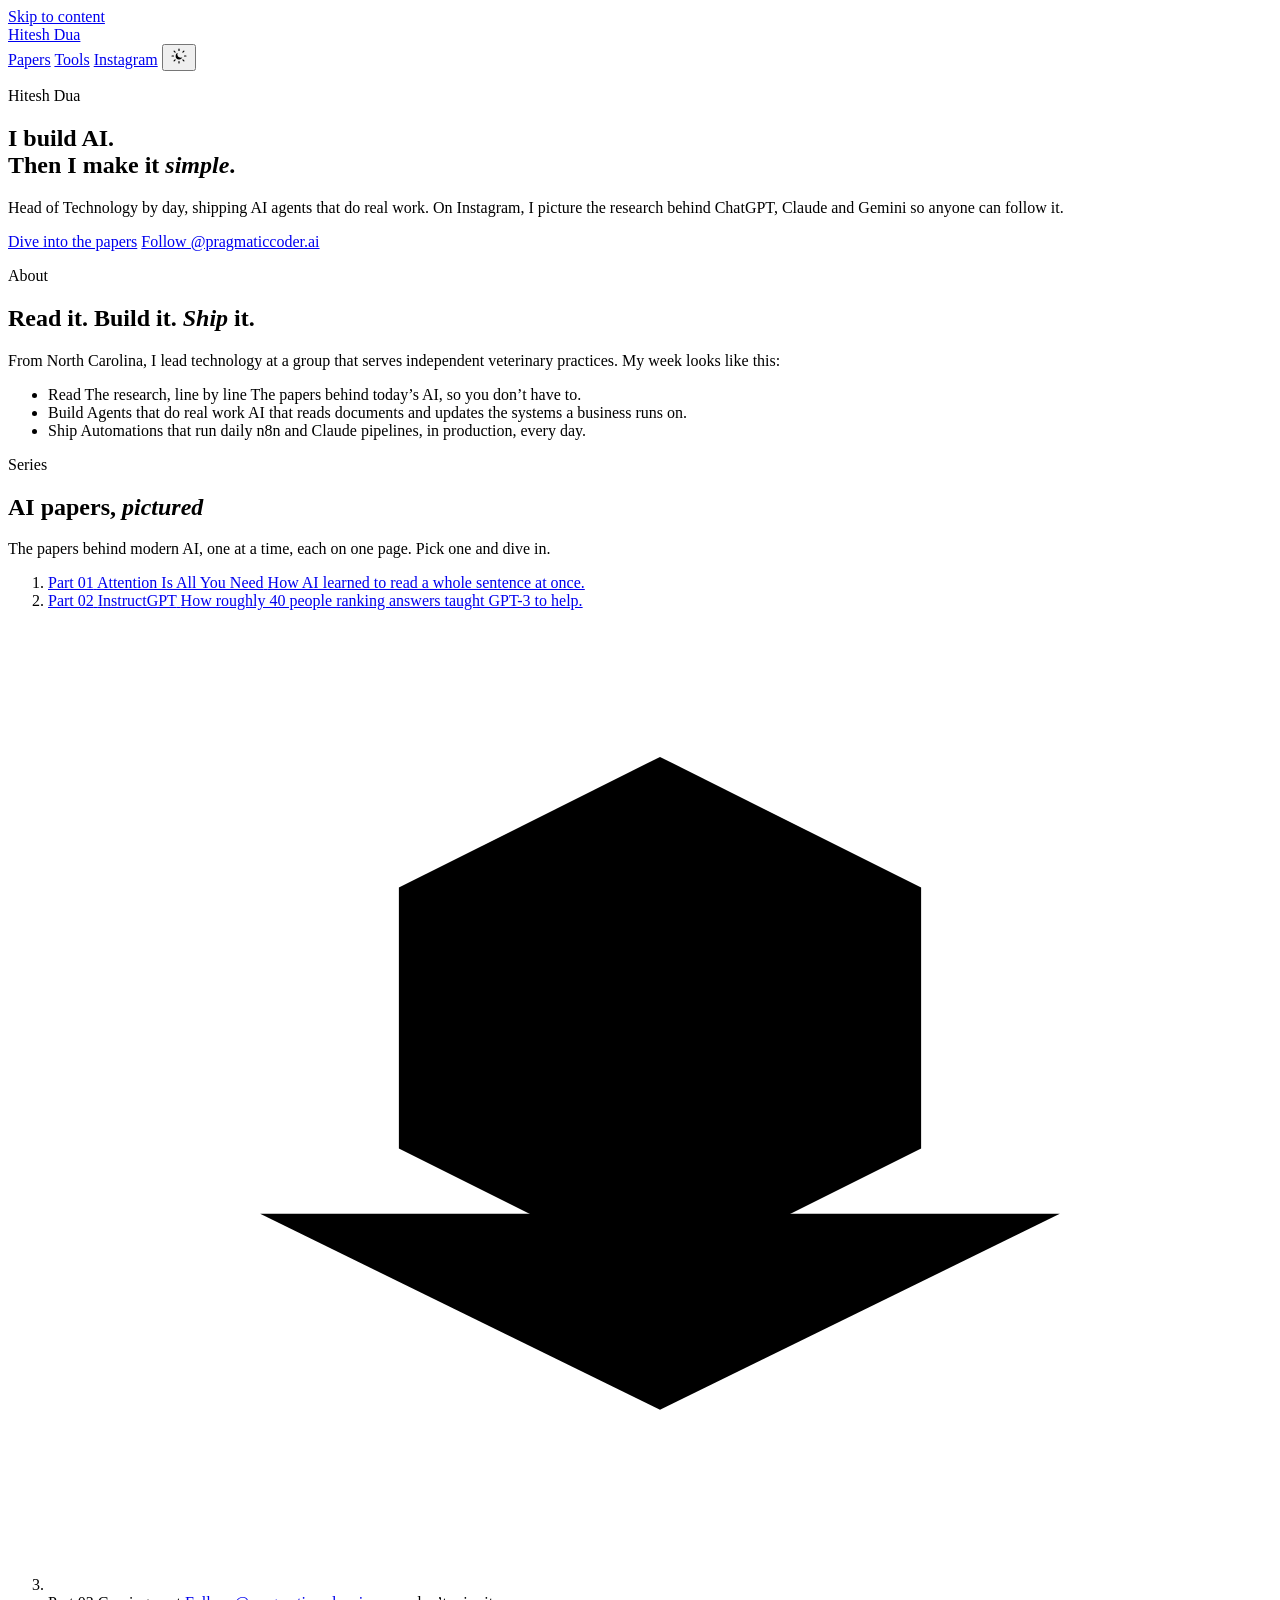
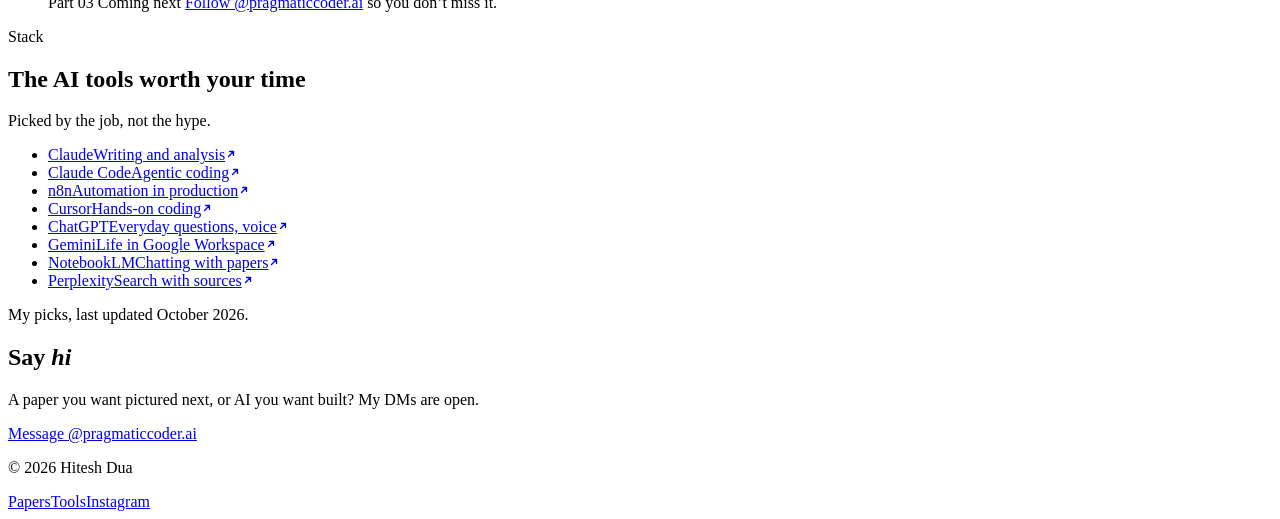
==== index.html @ 56d518d7 "The built site: pages Co-Authored-By: Claude Opus 5.5 <noreply@anthropic.com> Claude-Session: https" ====
<!doctype html>
<html lang="en">
<head>
<meta charset="utf-8">
<script>(function(){var d=document.documentElement,t;try{t=localStorage.getItem('hd-theme')}catch(e){}if(t!=='light'&&t!=='dark')t=window.matchMedia&&matchMedia('(prefers-color-scheme: dark)').matches?'dark':'light';d.setAttribute('data-theme',t);d.className+=' hd-js'})()</script>
<meta name="viewport" content="width=device-width, initial-scale=1, viewport-fit=cover">
<title>Hitesh Dua: I build AI. Then I make it simple.</title>
<meta name="description" content="Hitesh Dua builds AI agents and automation that run in production, and explains the research behind ChatGPT, Claude and Gemini in pictures. Home of AI papers, pictured.">
<link rel="canonical" href="https://hiteshdua.com/">
<meta name="author" content="Hitesh Dua">
<meta name="color-scheme" content="light dark">
<meta name="theme-color" content="#ffffff" media="(prefers-color-scheme: light)">
<meta name="theme-color" content="#08090a" media="(prefers-color-scheme: dark)">
<link rel="icon" href="/assets/favicon.svg" type="image/svg+xml">
<link rel="icon" href="/assets/favicon-32.png" sizes="32x32" type="image/png">
<link rel="apple-touch-icon" href="/assets/apple-touch-icon.png">
<link rel="preload" href="/assets/geist-latin.woff2" as="font" type="font/woff2" crossorigin>
<link rel="stylesheet" href="/assets/site.css?v=ab0dbf3c17">
<link rel="modulepreload" href="/assets/hairline.js">
<meta property="og:type" content="website">
<meta property="og:site_name" content="Hitesh Dua">
<meta property="og:title" content="Hitesh Dua">
<meta property="og:description" content="Hitesh Dua builds AI agents and automation that run in production, and explains the research behind ChatGPT, Claude and Gemini in pictures. Home of AI papers, pictured.">
<meta property="og:url" content="https://hiteshdua.com/">
<meta property="og:image" content="https://hiteshdua.com/assets/og-home.png">
<meta property="og:image:width" content="1200">
<meta property="og:image:height" content="630">
<meta property="og:image:alt" content="Hitesh Dua">
<meta name="twitter:card" content="summary_large_image">
<script type="application/ld+json">{"@context":"https://schema.org","@type":"Person","name":"Hitesh Dua","url":"https://hiteshdua.com/","jobTitle":"Head of Technology","knowsAbout":["AI agents","Workflow automation","Large language models","Salesforce architecture"],"sameAs":["https://www.instagram.com/pragmaticcoder.ai/"]}</script>
</head>
<body class="hd">
<a class="hd-skip hd-chrome" href="#main">Skip to content</a>
<header class="hd-chrome hd-top">
  <a class="hd-name" href="/">Hitesh Dua</a>
  <nav aria-label="Site">
    <a class="hd-link" href="/papers/">Papers</a>
    <a class="hd-link" href="/#tools">Tools</a>
    <a class="hd-link" href="https://www.instagram.com/pragmaticcoder.ai/" rel="me">Instagram</a>
    <button class="hd-theme" type="button" aria-label="Dark theme" aria-pressed="false" title="Switch to dark">
      <svg viewBox="0 0 24 24" width="18" height="18" aria-hidden="true" focusable="false">
        <mask id="hd-cut"><rect width="24" height="24" fill="#fff"/><circle class="hd-cut" cx="14.3" cy="9.8" r="4.4" fill="#000"/></mask>
        <circle class="hd-orb" cx="12" cy="12" r="4.5" fill="currentColor" mask="url(#hd-cut)"/>
        <path class="hd-rays" d="M12 2.75v1.9M12 19.35v1.9M2.75 12h1.9M19.35 12h1.9M5.46 5.46l1.34 1.34M17.2 17.2l1.34 1.34M5.46 18.54l1.34-1.34M17.2 6.8l1.34-1.34" fill="none" stroke="currentColor" stroke-width="1.6" stroke-linecap="round"/>
      </svg>
    </button>
  </nav>
</header>
<main id="main">
  <section class="hd-wrap hd-hero is-home hd-rise" aria-labelledby="hd-hello">
    <p class="hd-label" style="--i:0">Hitesh Dua</p>
    <h1 class="hd-title is-xl" id="hd-hello" style="--i:1">I build AI.<br>Then I make it <em>simple</em>.</h1>
    <p class="hd-sub" style="--i:2">Head of Technology by day, shipping AI agents that do real work. On Instagram, I picture the research behind ChatGPT, Claude and Gemini so anyone can follow it.</p>
    <div class="hd-actions" style="--i:3">
      <a class="hd-btn is-primary" href="/papers/">Dive into the papers</a>
      <a class="hd-btn" href="https://www.instagram.com/pragmaticcoder.ai/" rel="me">Follow @pragmaticcoder.ai</a>
    </div>
  </section>
  <div class="hd-stage hd-rise"><div style="--i:4"><div class="hd-fig" data-figure="terrain" data-play data-intensity="0.85" aria-label="A field of eighty-one pillars on a plinth; they rise in a wave around the pointer"></div></div></div>

  <section class="hd-wrap hd-sec" id="about" aria-labelledby="hd-about">
    <div class="hd-sec-head hd-reveal">
      <p class="hd-label">About</p>
      <h2 class="hd-h2" id="hd-about">Read it. Build it. <em>Ship</em> it.</h2>
      <p class="hd-lede">From North Carolina, I lead technology at a group that serves independent veterinary practices. My week looks like this:</p>
    </div>
    <ul class="hd-tiles">
      <li class="hd-reveal" style="--d:0"><div class="hd-tilecard">
        <span class="hd-tilestage"><div class="hd-fig" data-figure="loupe" data-play aria-label="A loupe on a stand; the fine lines of a sheet pass enlarged under the glass"></div></span>
        <span class="hd-tilefoot">
          <span class="hd-label">Read</span>
          <span class="hd-tilename">The research, line by line</span>
          <span class="hd-tiletext">The papers behind today’s AI, so you don’t have to.</span>
        </span>
      </div></li>
      <li class="hd-reveal" style="--d:1"><div class="hd-tilecard">
        <span class="hd-tilestage"><div class="hd-fig" data-figure="laptop" data-play aria-label="A thin laptop whose lid opens with the pointer&#39;s height"></div></span>
        <span class="hd-tilefoot">
          <span class="hd-label">Build</span>
          <span class="hd-tilename">Agents that do real work</span>
          <span class="hd-tiletext">AI that reads documents and updates the systems a business runs on.</span>
        </span>
      </div></li>
      <li class="hd-reveal" style="--d:2"><div class="hd-tilecard">
        <span class="hd-tilestage"><div class="hd-fig" data-figure="slow" data-play aria-label="Crates riding a belt through a gate; hovering slows the clock"></div></span>
        <span class="hd-tilefoot">
          <span class="hd-label">Ship</span>
          <span class="hd-tilename">Automations that run daily</span>
          <span class="hd-tiletext">n8n and Claude pipelines, in production, every day.</span>
        </span>
      </div></li>
    </ul>
  </section>

  <section class="hd-wrap hd-sec" id="papers" aria-labelledby="hd-papers">
    <div class="hd-sec-head hd-reveal">
      <p class="hd-label">Series</p>
      <h2 class="hd-h2" id="hd-papers">AI papers, <em>pictured</em></h2>
      <p class="hd-lede">The papers behind modern AI, one at a time, each on one page. Pick one and dive in.</p>
    </div>
    <ol class="hd-tiles">
      <li class="hd-reveal" style="--d:0"><a class="hd-tilecard" href="/papers/attention-is-all-you-need">
        <span class="hd-tilestage"><div class="hd-fig" data-figure="hub" data-play aria-label="A hub with eight tiles on dashed links; the tile under the pointer rises and its link turns solid, as a word leans on the words that matter"></div></span>
        <span class="hd-tilefoot">
          <span class="hd-label">Part 01</span>
          <span class="hd-tilename">Attention Is All You Need</span>
          <span class="hd-tiletext">How AI learned to read a whole sentence at once.</span>
        </span>
      </a></li>
      <li class="hd-reveal" style="--d:1"><a class="hd-tilecard" href="/papers/instructgpt">
        <span class="hd-tilestage"><div class="hd-fig" data-figure="sieve" data-play aria-label="Three test sieves stacked over a pan, one for each training step; the pointer lifts one clear of the stack"></div></span>
        <span class="hd-tilefoot">
          <span class="hd-label">Part 02</span>
          <span class="hd-tilename">InstructGPT</span>
          <span class="hd-tiletext">How roughly 40 people ranking answers taught GPT-3 to help.</span>
        </span>
      </a></li>
      <li class="hd-reveal" style="--d:2"><div class="hd-tilecard is-planned">
        <span class="hd-tilestage"><svg class="hd-ghost" viewBox="0 0 150 120" aria-hidden="true" focusable="false">
  <path d="M75,18 L107,34 L75,50 L43,34 Z"/><path class="dash" d="M43,34 V66 L75,82 L107,66 V34 M75,50 V82"/>
  <path d="M26,74 L75,98 L124,74"/></svg></span>
        <span class="hd-tilefoot">
          <span class="hd-label">Part 03</span>
          <span class="hd-tilename">Coming next</span>
          <span class="hd-tiletext"><a class="hd-more" href="https://www.instagram.com/pragmaticcoder.ai/" rel="me">Follow @pragmaticcoder.ai</a> so you don’t miss it.</span>
        </span>
      </div></li>
    </ol>
  </section>

  <section class="hd-wrap hd-sec" id="tools" aria-labelledby="hd-tools">
    <div class="hd-sec-head hd-reveal">
      <p class="hd-label">Stack</p>
      <h2 class="hd-h2" id="hd-tools">The AI tools worth your time</h2>
      <p class="hd-lede">Picked by the job, not the hype.</p>
    </div>
    <ul class="hd-stack">
      <li class="hd-reveal" style="--d:0"><a class="hd-stackitem" href="https://claude.ai"><span class="hd-tilename">Claude</span><span class="hd-tiletext">Writing and analysis</span><svg class="hd-arrow" viewBox="0 0 12 12" width="12" height="12" aria-hidden="true" focusable="false"><path d="M3.5 8.5l5-5M4.6 3.5h3.9v3.9" fill="none" stroke="currentColor" stroke-width="1.3" stroke-linecap="round" stroke-linejoin="round"/></svg></a></li>
      <li class="hd-reveal" style="--d:1"><a class="hd-stackitem" href="https://docs.claude.com/en/docs/claude-code/overview"><span class="hd-tilename">Claude Code</span><span class="hd-tiletext">Agentic coding</span><svg class="hd-arrow" viewBox="0 0 12 12" width="12" height="12" aria-hidden="true" focusable="false"><path d="M3.5 8.5l5-5M4.6 3.5h3.9v3.9" fill="none" stroke="currentColor" stroke-width="1.3" stroke-linecap="round" stroke-linejoin="round"/></svg></a></li>
      <li class="hd-reveal" style="--d:2"><a class="hd-stackitem" href="https://n8n.io"><span class="hd-tilename">n8n</span><span class="hd-tiletext">Automation in production</span><svg class="hd-arrow" viewBox="0 0 12 12" width="12" height="12" aria-hidden="true" focusable="false"><path d="M3.5 8.5l5-5M4.6 3.5h3.9v3.9" fill="none" stroke="currentColor" stroke-width="1.3" stroke-linecap="round" stroke-linejoin="round"/></svg></a></li>
      <li class="hd-reveal" style="--d:3"><a class="hd-stackitem" href="https://cursor.com"><span class="hd-tilename">Cursor</span><span class="hd-tiletext">Hands-on coding</span><svg class="hd-arrow" viewBox="0 0 12 12" width="12" height="12" aria-hidden="true" focusable="false"><path d="M3.5 8.5l5-5M4.6 3.5h3.9v3.9" fill="none" stroke="currentColor" stroke-width="1.3" stroke-linecap="round" stroke-linejoin="round"/></svg></a></li>
      <li class="hd-reveal" style="--d:0"><a class="hd-stackitem" href="https://chatgpt.com"><span class="hd-tilename">ChatGPT</span><span class="hd-tiletext">Everyday questions, voice</span><svg class="hd-arrow" viewBox="0 0 12 12" width="12" height="12" aria-hidden="true" focusable="false"><path d="M3.5 8.5l5-5M4.6 3.5h3.9v3.9" fill="none" stroke="currentColor" stroke-width="1.3" stroke-linecap="round" stroke-linejoin="round"/></svg></a></li>
      <li class="hd-reveal" style="--d:1"><a class="hd-stackitem" href="https://gemini.google.com"><span class="hd-tilename">Gemini</span><span class="hd-tiletext">Life in Google Workspace</span><svg class="hd-arrow" viewBox="0 0 12 12" width="12" height="12" aria-hidden="true" focusable="false"><path d="M3.5 8.5l5-5M4.6 3.5h3.9v3.9" fill="none" stroke="currentColor" stroke-width="1.3" stroke-linecap="round" stroke-linejoin="round"/></svg></a></li>
      <li class="hd-reveal" style="--d:2"><a class="hd-stackitem" href="https://notebooklm.google.com"><span class="hd-tilename">NotebookLM</span><span class="hd-tiletext">Chatting with papers</span><svg class="hd-arrow" viewBox="0 0 12 12" width="12" height="12" aria-hidden="true" focusable="false"><path d="M3.5 8.5l5-5M4.6 3.5h3.9v3.9" fill="none" stroke="currentColor" stroke-width="1.3" stroke-linecap="round" stroke-linejoin="round"/></svg></a></li>
      <li class="hd-reveal" style="--d:3"><a class="hd-stackitem" href="https://www.perplexity.ai"><span class="hd-tilename">Perplexity</span><span class="hd-tiletext">Search with sources</span><svg class="hd-arrow" viewBox="0 0 12 12" width="12" height="12" aria-hidden="true" focusable="false"><path d="M3.5 8.5l5-5M4.6 3.5h3.9v3.9" fill="none" stroke="currentColor" stroke-width="1.3" stroke-linecap="round" stroke-linejoin="round"/></svg></a></li>
    </ul>
    <p class="hd-note hd-reveal">My picks, last updated October 2026.</p>
  </section>

  <section class="hd-wrap hd-sec" id="hi" aria-labelledby="hd-hi">
    <div class="hd-hi hd-reveal">
      <div>
        <h2 class="hd-h2 is-lg" id="hd-hi">Say <em>hi</em></h2>
        <p class="hd-lede">A paper you want pictured next, or AI you want built? My DMs are open.</p>
        <div class="hd-actions"><a class="hd-btn is-primary" href="https://ig.me/m/pragmaticcoder.ai">Message @pragmaticcoder.ai</a></div>
      </div>
      <div class="hd-fig" data-figure="dish" data-play aria-label="A satellite dish on a gimbal that turns to follow the pointer"></div>
    </div>
  </section>
</main>
<footer class="hd-chrome hd-wrap"><div class="hd-foot">
  <p>© 2026 Hitesh Dua</p>
  <nav aria-label="Footer"><a href="/papers/">Papers</a><a href="/#tools">Tools</a><a href="https://www.instagram.com/pragmaticcoder.ai/" rel="me">Instagram</a></nav>
</div></footer>
<script type="module" src="/assets/site.js?v=6c9a8e691f704444bb9d"></script>
</body>
</html>
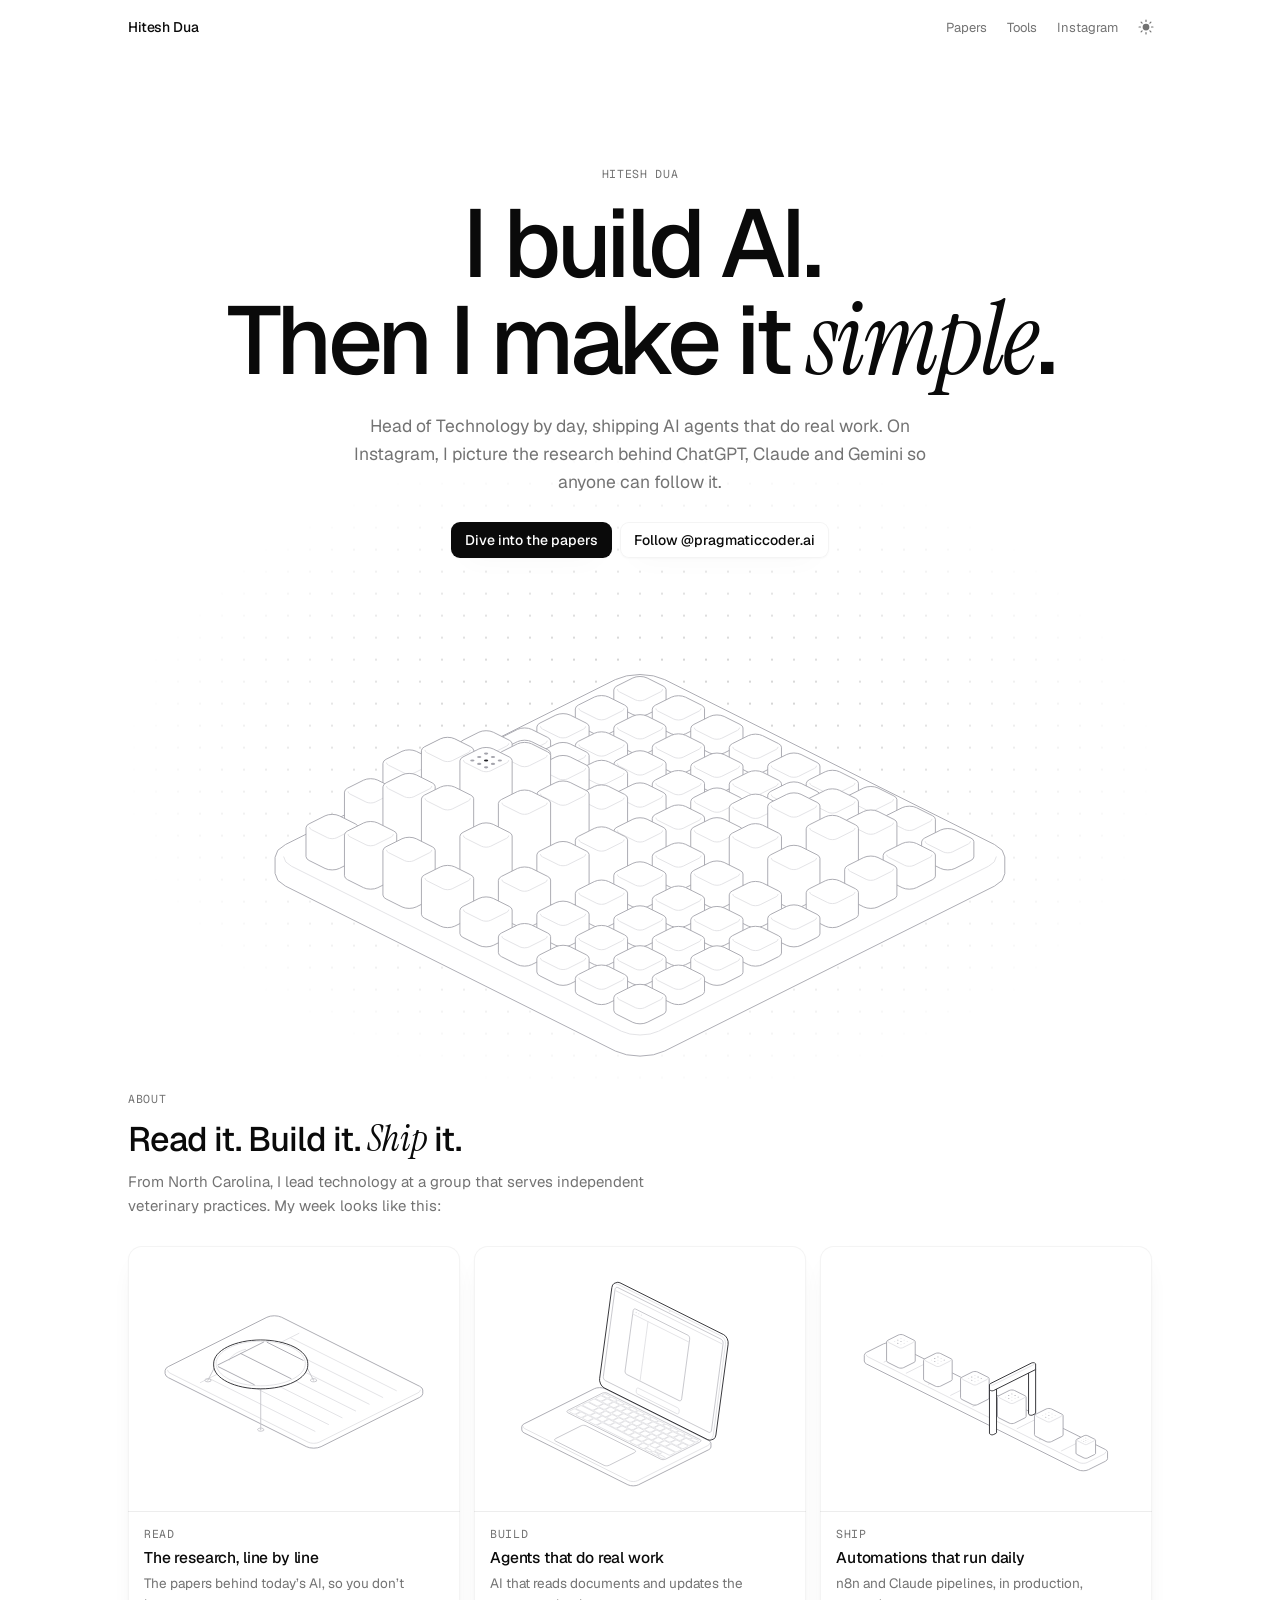
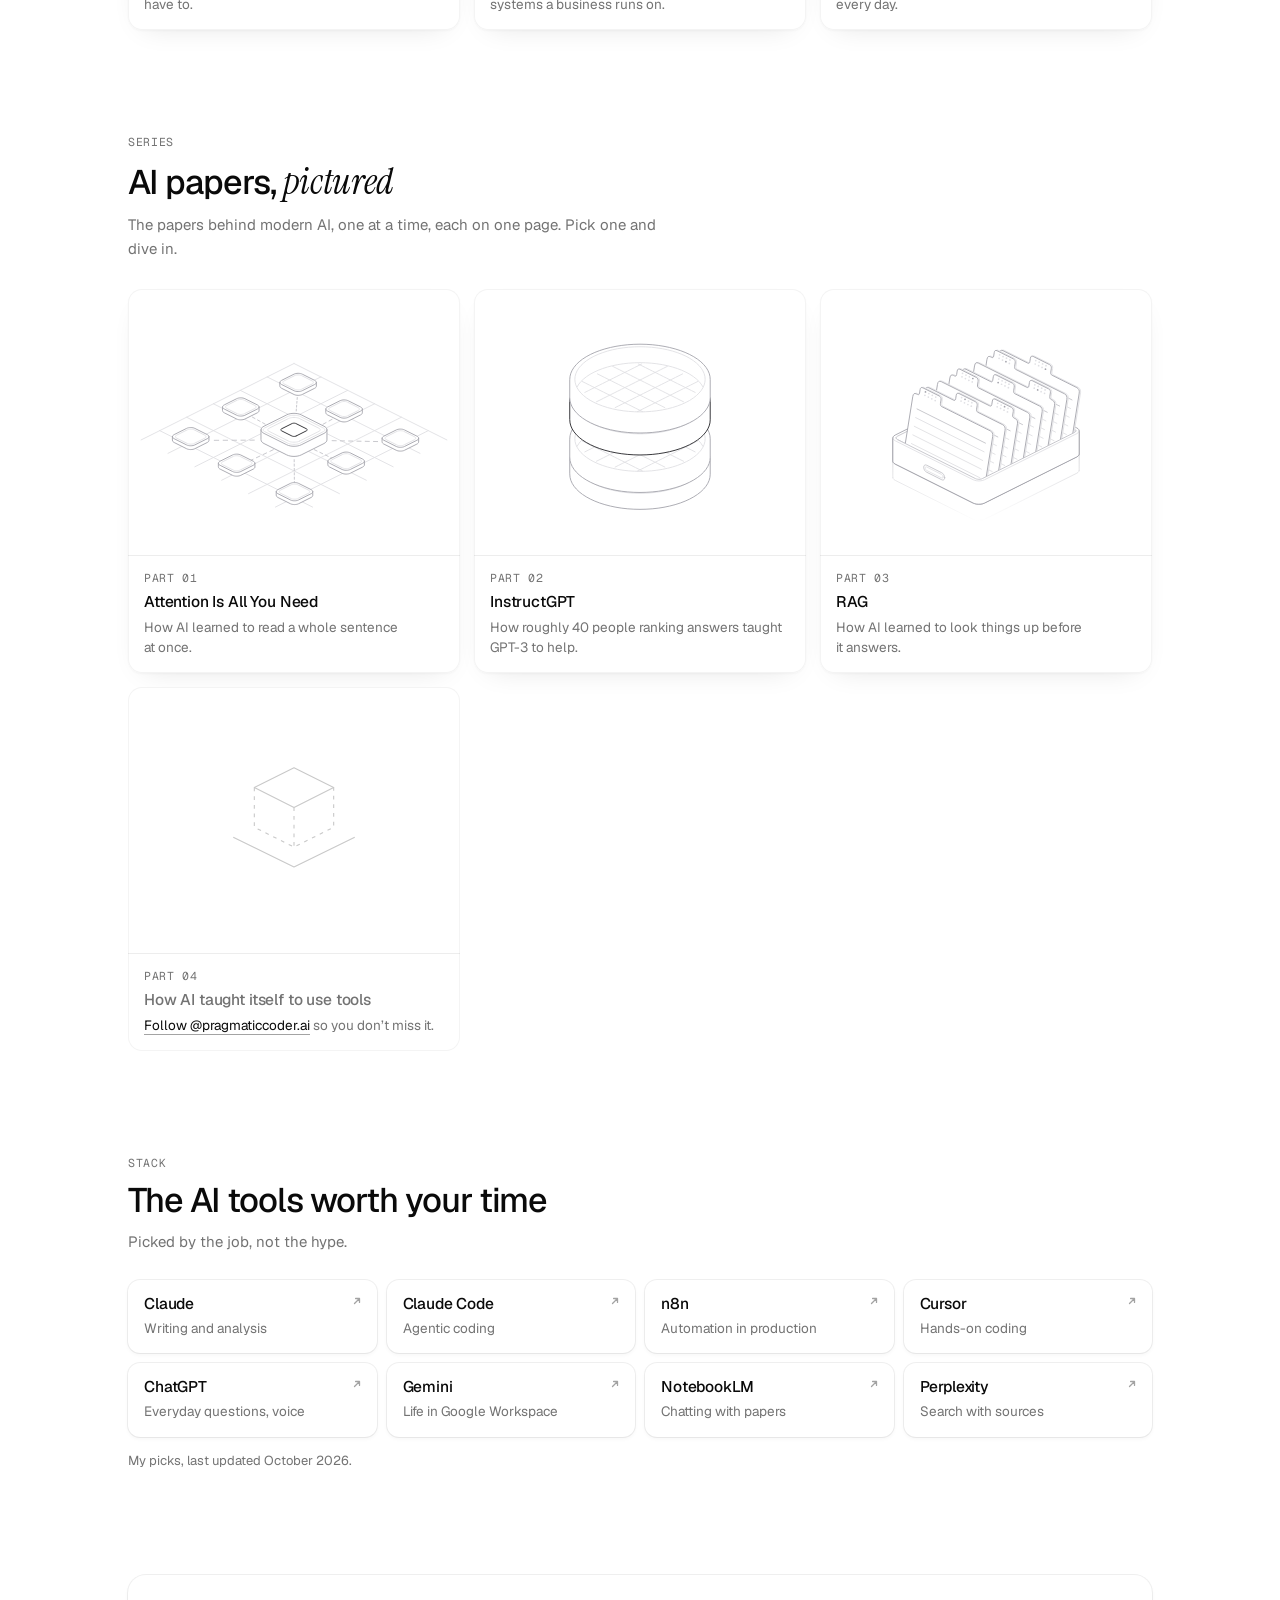
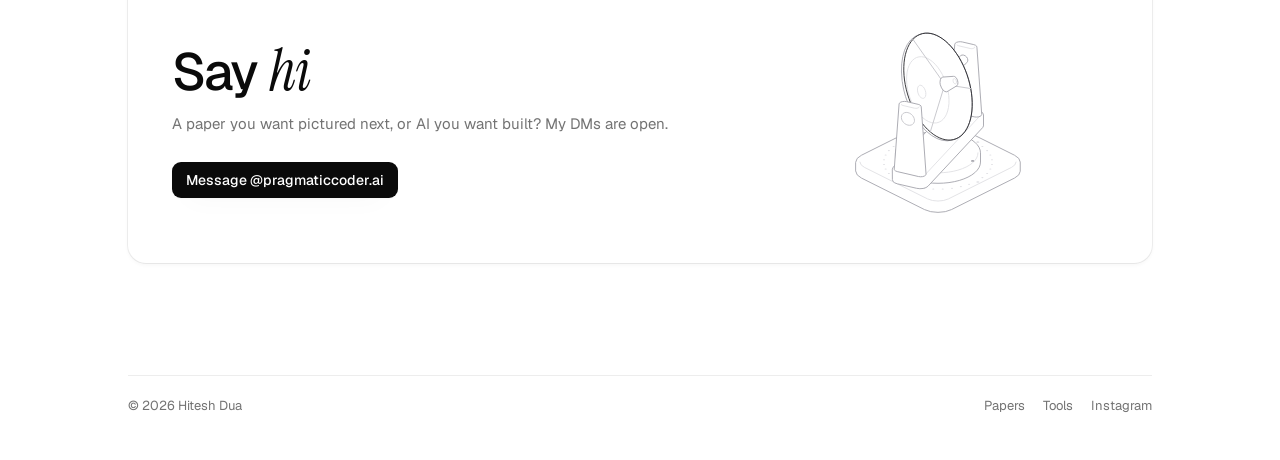
==== commit 8705587b: "Add part 3: RAG (home page and sitemap)" ====
--- a/index.html
+++ b/index.html
@@ -115,13 +115,21 @@
           <span class="hd-tiletext">How roughly 40 people ranking answers taught GPT-3 to help.</span>
         </span>
       </a></li>
-      <li class="hd-reveal" style="--d:2"><div class="hd-tilecard is-planned">
+      <li class="hd-reveal" style="--d:2"><a class="hd-tilecard" href="/papers/rag">
+        <span class="hd-tilestage"><div class="hd-fig" data-figure="riffle" data-play aria-label="A tray of eight index cards; the pointer pulls one out, the way the retriever pulls the card that answers your question"></div></span>
+        <span class="hd-tilefoot">
+          <span class="hd-label">Part 03</span>
+          <span class="hd-tilename">RAG</span>
+          <span class="hd-tiletext">How AI learned to look things up before it answers.</span>
+        </span>
+      </a></li>
+      <li class="hd-reveal" style="--d:3"><div class="hd-tilecard is-planned">
         <span class="hd-tilestage"><svg class="hd-ghost" viewBox="0 0 150 120" aria-hidden="true" focusable="false">
   <path d="M75,18 L107,34 L75,50 L43,34 Z"/><path class="dash" d="M43,34 V66 L75,82 L107,66 V34 M75,50 V82"/>
   <path d="M26,74 L75,98 L124,74"/></svg></span>
         <span class="hd-tilefoot">
-          <span class="hd-label">Part 03</span>
-          <span class="hd-tilename">Coming next</span>
+          <span class="hd-label">Part 04</span>
+          <span class="hd-tilename">How AI taught itself to use tools</span>
           <span class="hd-tiletext"><a class="hd-more" href="https://www.instagram.com/pragmaticcoder.ai/" rel="me">Follow @pragmaticcoder.ai</a> so you don’t miss it.</span>
         </span>
       </div></li>
--- a/assets/site.css
+++ b/assets/site.css
@@ -0,0 +1,283 @@
+/* hiteshdua.com, on the Hairline design system (github.com/lucasmarkes/hairline).
+   Black and white: a white canvas (near-black in dark), chroma-free greys, cards drawn by their shadow alone, one serif
+   word in a title, mono only for small labels, and isometric line figures that answer the pointer. Every class starts
+   with hd- so the paper pages' own CSS never collides with it. */
+
+/* ---------- fonts: Geist, Geist Mono, Instrument Serif (all SIL Open Font License) ---------- */
+@font-face { font-family: "Geist"; font-style: normal; font-weight: 100 900; font-display: swap;
+  src: url(/assets/geist-latin.woff2) format("woff2");
+  unicode-range: U+0000-00FF, U+0131, U+0152-0153, U+02BB-02BC, U+02C6, U+02DA, U+02DC, U+0304, U+0308, U+0329, U+2000-206F, U+20AC, U+2122, U+2191, U+2193, U+2212, U+2215, U+FEFF, U+FFFD; }
+@font-face { font-family: "Geist"; font-style: normal; font-weight: 100 900; font-display: swap;
+  src: url(/assets/geist-latin-ext.woff2) format("woff2");
+  unicode-range: U+0100-02BA, U+02BD-02C5, U+02C7-02CC, U+02CE-02D7, U+02DD-02FF, U+1D00-1DBF, U+1E00-1E9F, U+1EF2-1EFF, U+2020, U+20A0-20AB, U+20AD-20C0, U+2113, U+2C60-2C7F, U+A720-A7FF; }
+@font-face { font-family: "Geist Mono"; font-style: normal; font-weight: 100 900; font-display: swap;
+  src: url(/assets/geist-mono-latin.woff2) format("woff2"); }
+@font-face { font-family: "Instrument Serif"; font-style: normal; font-weight: 400; font-display: swap;
+  src: url(/assets/instrument-serif-latin.woff2) format("woff2");
+  unicode-range: U+0000-00FF, U+0131, U+0152-0153, U+02BB-02BC, U+02C6, U+02DA, U+02DC, U+0304, U+0308, U+0329, U+2000-206F, U+20AC, U+2122, U+2191, U+2193, U+2212, U+2215, U+FEFF, U+FFFD; }
+@font-face { font-family: "Instrument Serif"; font-style: normal; font-weight: 400; font-display: swap;
+  src: url(/assets/instrument-serif-latin-ext.woff2) format("woff2");
+  unicode-range: U+0100-02BA, U+02BD-02C5, U+02C7-02CC, U+02CE-02D7, U+02DD-02FF, U+1D00-1DBF, U+1E00-1E9F, U+1EF2-1EFF, U+2020, U+20A0-20AB, U+20AD-20C0, U+2113, U+2C60-2C7F, U+A720-A7FF; }
+@font-face { font-family: "Instrument Serif"; font-style: italic; font-weight: 400; font-display: swap;
+  src: url(/assets/instrument-serif-latin-italic.woff2) format("woff2"); }
+
+/* ---------- tokens: light, and a dark set that follows the visitor's system setting until they flip the switch ---------- */
+:root {
+  --hd-canvas: #ffffff; --hd-surface: #ffffff; --hd-ring: #f4f4f4; --hd-ink: #0a0a0a; --hd-ink-2: #404040;
+  --hd-muted: #737373; --hd-faint: #a3a3a3; --hd-line: rgba(0, 0, 0, 0.07); --hd-ghost: #c9c9c9;
+  /* a card drawn by its shadow alone: a hairline ring, then two soft drops */
+  --hd-card: 0 0 0 1px #0000000f, 0 1px 2px -1px #0000000f, 0 2px 4px 0 #0000000a;
+  --hd-lift: 0 1px 2px #00000008, 0 10px 28px -16px #00000024;
+  --hd-hover: inset 0 0 0 1px #ebebeb, 0 1px 2px #00000008, 0 12px 28px -18px #0000002b;
+  /* the light that follows the pointer across a card, and the dots under the hero field */
+  --hd-glow: rgba(0, 0, 0, 0.045); --hd-dot: rgba(0, 0, 0, 0.16);
+  --hd-ease: cubic-bezier(0.23, 1, 0.32, 1);
+  --hd-gutter: clamp(18px, 5vw, 28px);
+  --hd-col: 1080px;
+  --hd-sans: "Geist", ui-sans-serif, system-ui, -apple-system, "Segoe UI", sans-serif;
+  --hd-mono: "Geist Mono", ui-monospace, "SF Mono", Menlo, monospace;
+  --hd-serif: "Instrument Serif", Georgia, "Times New Roman", serif;
+  /* the figures' plates take the colour of what they sit on: the page here, a card's surface inside a card */
+  --hairline-plate: var(--hd-canvas);
+  color-scheme: light;
+}
+@media (prefers-color-scheme: dark) {
+  :root:not([data-theme="light"]) {
+    --hd-canvas: #08090a; --hd-surface: #0e0f11; --hd-ring: #ffffff12; --hd-ink: #ededef; --hd-ink-2: #c4c5ca;
+    --hd-muted: #8e8f96; --hd-faint: #66676d; --hd-line: rgba(255, 255, 255, 0.08); --hd-ghost: #3d3e44;
+    --hd-card: 0 0 0 1px #ffffff14, inset 0 1px 0 #ffffff0a, 0 2px 8px #00000080;
+    --hd-lift: 0 1px 2px #00000099, 0 12px 32px -14px #000000;
+    --hd-hover: inset 0 0 0 1px #ffffff2e, inset 0 1px 0 #ffffff0d, 0 1px 2px #00000099, 0 16px 40px -16px #000000;
+    --hd-glow: rgba(255, 255, 255, 0.075); --hd-dot: rgba(255, 255, 255, 0.15);
+    --hairline-hi: #eef1f6; --hairline-edge: #6c6e76; --hairline-mid: #46464d; --hairline-lo: #2b2b30;
+    color-scheme: dark;
+  }
+}
+:root[data-theme="dark"] {
+  --hd-canvas: #08090a; --hd-surface: #0e0f11; --hd-ring: #ffffff12; --hd-ink: #ededef; --hd-ink-2: #c4c5ca;
+  --hd-muted: #8e8f96; --hd-faint: #66676d; --hd-line: rgba(255, 255, 255, 0.08); --hd-ghost: #3d3e44;
+  --hd-card: 0 0 0 1px #ffffff14, inset 0 1px 0 #ffffff0a, 0 2px 8px #00000080;
+  --hd-lift: 0 1px 2px #00000099, 0 12px 32px -14px #000000;
+  --hd-hover: inset 0 0 0 1px #ffffff2e, inset 0 1px 0 #ffffff0d, 0 1px 2px #00000099, 0 16px 40px -16px #000000;
+  --hd-glow: rgba(255, 255, 255, 0.075); --hd-dot: rgba(255, 255, 255, 0.15);
+  /* the figures' lines a touch brighter than Hairline's own dark set, so they read on a phone outdoors */
+  --hairline-hi: #eef1f6; --hairline-edge: #6c6e76; --hairline-mid: #46464d; --hairline-lo: #2b2b30;
+  color-scheme: dark;
+}
+
+/* ---------- base ---------- */
+html { -webkit-text-size-adjust: 100%; text-size-adjust: 100%; }
+body { margin: 0; }
+[hidden] { display: none !important; }
+body.hd { min-height: 100vh; background: var(--hd-canvas); color: var(--hd-ink); font: 400 15px/1.6 var(--hd-sans);
+  -webkit-font-smoothing: antialiased; text-rendering: optimizeLegibility; }
+body.hd *, body.hd *::before, body.hd *::after, .hd-chrome, .hd-chrome *, .hd-chrome *::before, .hd-chrome *::after { box-sizing: border-box; }
+/* resets with no specificity, so every class below sets its own spacing */
+:where(body.hd) :where(p, h1, h2, h3, ol, ul, dl, dd, figure) { margin: 0; }
+.hd-chrome { font-family: var(--hd-sans); font-weight: 400; color: var(--hd-ink); -webkit-font-smoothing: antialiased; }
+:where(.hd-chrome) :where(p, h2, h3) { margin: 0; }
+:is(body.hd, .hd-chrome) :is(a, button):focus-visible { outline: 1.5px solid var(--hd-ink); outline-offset: 2px; border-radius: 6px; }
+.hd-skip { position: absolute; left: 12px; top: -60px; z-index: 40; padding: 9px 12px; border-radius: 9px; background: var(--hd-ink);
+  color: var(--hd-canvas); font: 500 14px/1 var(--hd-sans); text-decoration: none; }
+.hd-skip:focus { top: 9px; }
+.hd-wrap { width: 100%; max-width: var(--hd-col); margin-inline: auto; padding-inline: var(--hd-gutter); }
+
+/* ---------- top bar: the name, and muted 13px links ---------- */
+.hd-top { position: sticky; top: 0; z-index: 30; display: flex; align-items: center; justify-content: space-between; height: 54px;
+  padding: 0 max(var(--hd-gutter), calc((100% - var(--hd-col)) / 2 + var(--hd-gutter)));
+  background: color-mix(in srgb, var(--hd-canvas) 82%, transparent); -webkit-backdrop-filter: blur(12px); backdrop-filter: blur(12px); }
+.hd-chrome .hd-name { position: relative; font-size: 14px; font-weight: 500; line-height: 1; letter-spacing: -0.01em; color: var(--hd-ink); text-decoration: none; }
+.hd-name::after { content: ""; position: absolute; inset: -12px -6px; }
+.hd-top nav { display: flex; margin-right: -10px; }
+.hd-chrome .hd-link { position: relative; display: inline-flex; align-items: center; height: 30px; padding: 0 10px; border-radius: 8px;
+  font-size: 13px; line-height: 1; color: var(--hd-muted); text-decoration: none; }
+.hd-link::after { content: ""; position: absolute; inset: -5px 0; }
+.hd-chrome .hd-link[aria-current="page"] { color: var(--hd-ink); }
+@media (hover: hover) { .hd-chrome .hd-link:hover { color: var(--hd-ink); } }
+@media (max-width: 359px) { .hd-chrome .hd-link { padding: 0 7px; } .hd-top nav { margin-right: -7px; } }
+
+/* the light/dark switch: a sun whose core grows and is cut into a crescent while its rays fold away. The head script
+   shows it; without script the page follows the system setting and there is nothing to switch. */
+.hd-theme { display: none; }
+.hd-js .hd-chrome .hd-theme { position: relative; display: inline-grid; place-items: center; width: 32px; height: 30px; margin-left: 2px;
+  padding: 0; border: 0; border-radius: 8px; background: none; color: var(--hd-muted); font: inherit; cursor: pointer;
+  -webkit-tap-highlight-color: transparent; }
+.hd-theme::after { content: ""; position: absolute; inset: -7px -2px; }
+@media (hover: hover) { .hd-chrome .hd-theme:hover { color: var(--hd-ink); } }
+.hd-theme svg { display: block; overflow: visible; transition: scale 160ms var(--hd-ease); }
+.hd-theme:active svg { scale: 0.86; }
+.hd-orb, .hd-rays, .hd-cut { transform-origin: 12px 12px; transition: transform 640ms cubic-bezier(0.34, 1.45, 0.64, 1), opacity 260ms ease; }
+.hd-cut { transform: translate(9px, -9px); }
+:root[data-theme="dark"] .hd-orb { transform: scale(1.55); }
+:root[data-theme="dark"] .hd-cut { transform: none; }
+:root[data-theme="dark"] .hd-rays { transform: rotate(-70deg) scale(0.3); opacity: 0; }
+/* the new theme opens out of the switch (site.js animates the circle); nothing else fades */
+::view-transition-old(root), ::view-transition-new(root) { animation: none; mix-blend-mode: normal; }
+
+/* ---------- type ---------- */
+.hd-label { font: 400 11.5px/1.4 var(--hd-mono); letter-spacing: 0.06em; text-transform: uppercase; color: var(--hd-muted); }
+.hd-title { max-width: 19ch; font-size: clamp(30px, 4.6vw, 42px); font-weight: 500; line-height: 1.1; letter-spacing: -0.03em; text-wrap: balance; }
+:is(.hd-title, .hd-h2, .hd-card-h) em { font-family: var(--hd-serif); font-style: italic; font-size: 1.1em; font-weight: 400; letter-spacing: -0.01em; }
+.hd-sub { max-width: 46ch; font-size: 15.5px; line-height: 1.6; color: var(--hd-muted); text-wrap: pretty; }
+.hd-h2 { font-size: clamp(24px, 3.2vw, 34px); font-weight: 500; line-height: 1.15; letter-spacing: -0.03em; text-wrap: balance; }
+.hd-lede { max-width: 58ch; color: var(--hd-muted); text-wrap: pretty; }
+.hd-more { color: var(--hd-ink); text-decoration: underline; text-decoration-color: var(--hd-faint); text-underline-offset: 4px; }
+@media (hover: hover) { .hd-more:hover { text-decoration-color: currentColor; } }
+
+/* ---------- buttons ---------- */
+.hd-actions { display: flex; flex-wrap: wrap; gap: 8px; margin-top: 26px; }
+.hd-chrome .hd-btn, body.hd .hd-btn { display: inline-flex; align-items: center; justify-content: center; gap: 8px; height: 36px;
+  padding: 0 14px; border-radius: 9px; background: var(--hd-surface); color: var(--hd-ink); box-shadow: inset 0 0 0 1px var(--hd-ring), var(--hd-lift);
+  font: 500 14px/1 var(--hd-sans); text-decoration: none; white-space: nowrap; cursor: pointer; transition: transform 160ms var(--hd-ease); }
+.hd-chrome .hd-btn.is-primary, body.hd .hd-btn.is-primary { background: var(--hd-ink); color: var(--hd-canvas); box-shadow: var(--hd-lift); }
+.hd-btn:active { transform: scale(0.96); }
+
+/* ---------- hero: one column, each block rises out of a blur, one after another ---------- */
+.hd-hero { display: grid; justify-items: center; padding-top: clamp(48px, 9vw, 88px); text-align: center; }
+.hd-hero .hd-title { margin-top: 14px; }
+.hd-hero .hd-sub { margin-top: 14px; }
+.hd-hero .hd-actions { justify-content: center; }
+.hd-art { width: 100%; max-width: 520px; margin-top: 18px; }
+/* the figures draw in the middle of their 5:4 box: let the next section start where the drawing ends */
+.hd-hero .hd-art { margin-bottom: clamp(-80px, -9vw, -36px); }
+.hd-rise > * { animation: hd-fade 750ms var(--hd-ease) both, hd-unblur 560ms var(--hd-ease) both, hd-up 380ms var(--hd-ease) both;
+  animation-delay: calc(var(--i, 0) * 70ms + 60ms); }
+@keyframes hd-unblur { from { filter: blur(6px); } to { filter: none; } }
+@keyframes hd-up { from { transform: translateY(12px); } to { transform: none; } }
+@keyframes hd-fade { from { opacity: 0; } to { opacity: 1; } }
+
+/* ---------- sections ---------- */
+.hd-sec { padding-top: clamp(64px, 10vw, 104px); scroll-margin-top: 54px; }
+.hd-sec-head { display: grid; gap: 10px; max-width: 640px; }
+
+/* the series: a card per part, its name and what it explains, its figure small at the right */
+.hd-rows { display: grid; gap: 10px; margin-top: 26px; padding: 0; list-style: none; }
+.hd-chrome .hd-row, body.hd .hd-row { display: grid; grid-template-columns: minmax(0, 1fr) 150px; align-items: center; gap: 16px;
+  padding: 12px 12px 12px 18px; border-radius: 12px; background: var(--hd-surface); box-shadow: var(--hd-card); color: var(--hd-ink); text-decoration: none;
+  transition: box-shadow 180ms ease, translate 260ms var(--hd-ease); --hairline-plate: var(--hd-surface); }
+@media (hover: hover) { a.hd-row:hover { box-shadow: var(--hd-hover); translate: 0 -2px; } }
+.hd-row-name { display: block; margin-top: 8px; font-size: 16px; font-weight: 500; line-height: 1.35; letter-spacing: -0.01em; text-wrap: balance; }
+.hd-row-text { display: block; margin-top: 4px; font-size: 14px; line-height: 1.55; color: var(--hd-muted); text-wrap: pretty; }
+.hd-row-meta { display: block; margin-top: 10px; font-family: var(--hd-serif); font-style: italic; font-size: 15px; line-height: 1.3; color: var(--hd-muted); }
+.hd-row-fig { display: block; width: 100%; border-radius: 10px; box-shadow: inset 0 0 0 1px var(--hd-ring); overflow: hidden; }
+.hd-row.is-planned .hd-row-name { color: var(--hd-muted); }
+.hd-row.is-planned { box-shadow: inset 0 0 0 1px var(--hd-ring); }
+.hd-ghost { display: block; width: 100%; height: auto; }
+.hd-ghost path { fill: none; stroke: var(--hd-ghost); stroke-width: 0.9; stroke-linejoin: round; }
+.hd-ghost .dash { stroke-dasharray: 3 4; }
+@media (max-width: 520px) { .hd-chrome .hd-row, body.hd .hd-row { grid-template-columns: minmax(0, 1fr) 104px; gap: 12px; padding-left: 14px; } }
+
+/* tiles: a figure live on its stage, its name under it (the about row and the series) */
+.hd-tiles { display: grid; gap: 14px; margin-top: 28px; padding: 0; list-style: none; grid-template-columns: repeat(auto-fill, minmax(260px, 1fr)); }
+@media (min-width: 900px) { .hd-tiles { grid-template-columns: repeat(3, minmax(0, 1fr)); } }
+.hd-tiles > li { min-width: 0; }
+body.hd .hd-tilecard { display: flex; flex-direction: column; height: 100%; overflow: hidden; border-radius: 14px; background: var(--hd-surface); --hairline-plate: var(--hd-surface);
+  box-shadow: inset 0 0 0 1px var(--hd-ring), var(--hd-lift); color: var(--hd-ink); text-decoration: none; transition: box-shadow 180ms ease, translate 260ms var(--hd-ease); }
+@media (hover: hover) { body.hd a.hd-tilecard:hover { box-shadow: var(--hd-hover); translate: 0 -3px; } }
+.hd-tilestage { display: block; }
+.hd-tilestage .hd-ghost { aspect-ratio: 5 / 4; padding: 16% 22%; }
+.hd-tilefoot { display: grid; align-content: start; gap: 4px; flex: 1; padding: 14px 16px 16px; border-top: 1px solid var(--hd-line); }
+.hd-tilefoot .hd-label { margin-bottom: 2px; }
+.hd-tilename { font-size: 15.5px; font-weight: 500; line-height: 1.35; letter-spacing: -0.01em; text-wrap: balance; }
+.hd-tiletext { font-size: 13.5px; line-height: 1.5; color: var(--hd-muted); text-wrap: pretty; }
+body.hd .hd-tilecard.is-planned { box-shadow: inset 0 0 0 1px var(--hd-ring); }
+.hd-tilecard.is-planned .hd-tilename { color: var(--hd-muted); }
+/* phones: a row you swipe, the next tile peeking in, so the figures stay big and the page stays short */
+@media (max-width: 640px) {
+  .hd-tiles { grid-template-columns: none; grid-auto-flow: column; grid-auto-columns: 84%; gap: 12px;
+    margin: 24px calc(-1 * var(--hd-gutter)) -26px; padding: 4px var(--hd-gutter) 26px;
+    overflow-x: auto; overscroll-behavior-x: contain; scroll-snap-type: x mandatory; scroll-padding-inline: var(--hd-gutter);
+    scrollbar-width: none; }
+  .hd-tiles::-webkit-scrollbar { display: none; }
+  .hd-tiles > li { scroll-snap-align: start; }
+}
+
+/* the stack: one small card per tool */
+.hd-stack { display: grid; gap: 10px; margin-top: 26px; padding: 0; list-style: none; grid-template-columns: repeat(2, minmax(0, 1fr)); }
+@media (min-width: 760px) { .hd-stack { grid-template-columns: repeat(4, minmax(0, 1fr)); } }
+body.hd .hd-stackitem { display: grid; align-content: start; gap: 3px; height: 100%; padding: 14px 16px 15px; border-radius: 12px; background: var(--hd-surface); box-shadow: var(--hd-card);
+  color: var(--hd-ink); text-decoration: none; transition: box-shadow 180ms ease, transform 160ms var(--hd-ease), translate 260ms var(--hd-ease); }
+@media (hover: hover) { body.hd .hd-stackitem:hover { box-shadow: var(--hd-hover); translate: 0 -2px; } }
+.hd-stackitem:active { transform: scale(0.98); }
+body.hd .hd-stackitem { position: relative; }
+.hd-stackitem .hd-tilename { padding-right: 20px; }
+.hd-arrow { position: absolute; top: 15px; right: 14px; color: var(--hd-faint); transition: color 180ms ease, translate 260ms var(--hd-ease); }
+@media (hover: hover) { .hd-stackitem:hover .hd-arrow { color: var(--hd-ink); translate: 2px -2px; } }
+.hd-card { border-radius: 12px; background: var(--hd-surface); box-shadow: var(--hd-card); }
+.hd-note { margin-top: 14px; font-size: 13px; color: var(--hd-muted); }
+
+/* say hi: a card, the words left, a dish that turns to the pointer right */
+.hd-hi { display: grid; gap: 8px; align-items: center; padding: 28px 24px 8px; border-radius: 18px; background: var(--hd-surface); box-shadow: var(--hd-card); --hairline-plate: var(--hd-surface); }
+@media (min-width: 760px) { .hd-hi { grid-template-columns: minmax(0, 1fr) minmax(0, 340px); gap: 32px; padding: 36px 44px; } }
+.hd-hi .hd-fig { width: 100%; max-width: 340px; justify-self: center; margin-block: -28px; }
+.hd-hi .hd-lede { margin-top: 12px; }
+.hd-h2.is-lg { font-size: clamp(32px, 4.6vw, 52px); line-height: 1.04; letter-spacing: -0.035em; }
+
+/* home hero: bigger type, and a field of pillars under it, pulled up under the words so its rising pillars fill the
+   space below the buttons; the words and buttons stay on top, so the field never takes a click from them */
+.hd-hero.is-home { position: relative; z-index: 2; padding-top: clamp(56px, 10vw, 112px); }
+.hd-title.is-xl { max-width: 14ch; font-size: clamp(44px, 8vw, 96px); line-height: 0.98; letter-spacing: -0.045em; }
+.hd-title.is-xl em { font-size: 1.06em; letter-spacing: -0.02em; }
+.hd-hero.is-home .hd-sub { margin-top: 22px; max-width: 50ch; font-size: clamp(15.5px, 1.6vw, 17.5px); }
+.hd-stage { position: relative; z-index: 1; width: 100%; max-width: 1040px; margin: -13% auto -15%; padding-inline: var(--hd-gutter); }
+/* the field stands on a floor of dots that fades out from its middle; the field's plates cover the dots under it */
+.hd-stage::before { content: ""; position: absolute; z-index: -1; inset: 6% 0 10%; pointer-events: none;
+  background: radial-gradient(circle, var(--hd-dot) 0 1px, transparent 1.5px) center / 22px 22px;
+  -webkit-mask-image: radial-gradient(closest-side, #000 35%, transparent); mask-image: radial-gradient(closest-side, #000 35%, transparent); }
+/* phones: the field runs wider than the screen's gutters, so it reads as big as it does on a desk */
+@media (max-width: 640px) {
+  .hd-stage { margin: -17% auto -12%; padding-inline: 0; overflow-x: clip; }
+  .hd-stage > div { width: 126%; margin-left: -13%; }
+}
+
+/* ---------- under every paper page ---------- */
+.hd-series { display: grid; gap: 12px; padding-top: 56px; }
+.hd-series > * { width: 100%; max-width: 640px; }
+.hd-series .hd-card { padding: 20px 20px 22px; }
+.hd-card-h { margin-top: 8px; font-size: 18px; font-weight: 500; line-height: 1.3; letter-spacing: -0.015em; }
+.hd-card-p { margin-top: 6px; font-size: 14.5px; line-height: 1.6; color: var(--hd-muted); text-wrap: pretty; }
+.hd-series .hd-actions { margin-top: 18px; }
+.hd-pager { display: grid; gap: 10px; margin-top: 4px; }
+@media (min-width: 620px) { .hd-pager { grid-template-columns: repeat(2, minmax(0, 1fr)); } }
+.hd-chrome .hd-pager a { display: grid; gap: 6px; padding: 14px 16px; border-radius: 12px; background: var(--hd-surface); box-shadow: var(--hd-card);
+  color: var(--hd-ink); text-decoration: none; transition: box-shadow 180ms ease, translate 260ms var(--hd-ease); }
+@media (hover: hover) { .hd-chrome .hd-pager a:hover { box-shadow: var(--hd-hover); translate: 0 -2px; } }
+.hd-pager b { font-size: 14.5px; font-weight: 500; line-height: 1.35; }
+.hd-pager p { padding: 14px 16px; border-radius: 12px; box-shadow: inset 0 0 0 1px var(--hd-ring); font-size: 14px; line-height: 1.55; color: var(--hd-muted); }
+.hd-chrome .hd-pager p a { display: inline; padding: 0; border-radius: 0; background: none; box-shadow: none; color: var(--hd-ink);
+  text-decoration: underline; text-decoration-color: var(--hd-faint); text-underline-offset: 4px; }
+
+/* ---------- footer ---------- */
+.hd-foot { display: flex; flex-wrap: wrap; align-items: center; justify-content: space-between; gap: 8px 20px; margin-top: clamp(72px, 11vw, 112px);
+  padding-block: 20px 44px; border-top: 1px solid var(--hd-line); font-size: 13px; line-height: 1.5; color: var(--hd-muted); }
+.hd-foot nav { display: flex; flex-wrap: wrap; gap: 4px 18px; }
+.hd-chrome .hd-foot a { position: relative; color: var(--hd-muted); text-decoration: underline; text-decoration-color: transparent;
+  text-underline-offset: 4px; transition: text-decoration-color 150ms ease, color 150ms ease; }
+.hd-foot a::after { content: ""; position: absolute; inset: -12px -8px; }
+@media (hover: hover) { .hd-chrome .hd-foot a:hover { color: var(--hd-ink); text-decoration-color: currentColor; } }
+
+/* ---------- the figures: drawn by hairline.js into a 5:4 box sized before they mount, so nothing shifts ---------- */
+.hd-fig { display: block; width: 100%; aspect-ratio: 5 / 4; }
+
+/* ---------- a soft light follows the pointer across a card (site.js sets where, on devices with a mouse) ---------- */
+:is(.hd-tilecard, .hd-row, .hd-hi, .hd-pager a) { position: relative; }
+@media (hover: hover) and (pointer: fine) {
+  :is(.hd-tilecard, .hd-stackitem, .hd-row, .hd-hi, .hd-pager a)::after { content: ""; position: absolute; inset: 0; z-index: 1;
+    border-radius: inherit; pointer-events: none; opacity: 0; transition: opacity 280ms ease;
+    background: radial-gradient(340px circle at var(--hd-mx, 50%) var(--hd-my, 50%), var(--hd-glow), transparent 68%); }
+  :is(.hd-tilecard, .hd-stackitem, .hd-row, .hd-hi, .hd-pager a):hover::after { opacity: 1; }
+}
+
+/* ---------- blocks rise out of a blur as they scroll into view, like the hero (only when script can show them) ---------- */
+@media (prefers-reduced-motion: no-preference) {
+  .hd-js .hd-reveal { opacity: 0; translate: 0 18px; filter: blur(8px);
+    transition: opacity 800ms var(--hd-ease), translate 800ms var(--hd-ease), filter 700ms var(--hd-ease);
+    transition-delay: calc(var(--d, 0) * 80ms); }
+  .hd-js .hd-reveal.is-in { opacity: 1; translate: none; filter: none; }
+}
+
+@media (prefers-reduced-motion: reduce) {
+  .hd-rise > * { animation: hd-fade 400ms ease both; }
+  .hd-btn, .hd-row, .hd-pager a, .hd-tilecard, .hd-stackitem, .hd-foot a, .hd-orb, .hd-rays, .hd-cut, .hd-arrow { transition: none; }
+}
+@media print { .hd-top, .hd-series, .hd-foot, .hd-skip { display: none !important; } .hd-reveal { opacity: 1 !important; translate: none !important; filter: none !important; } }
